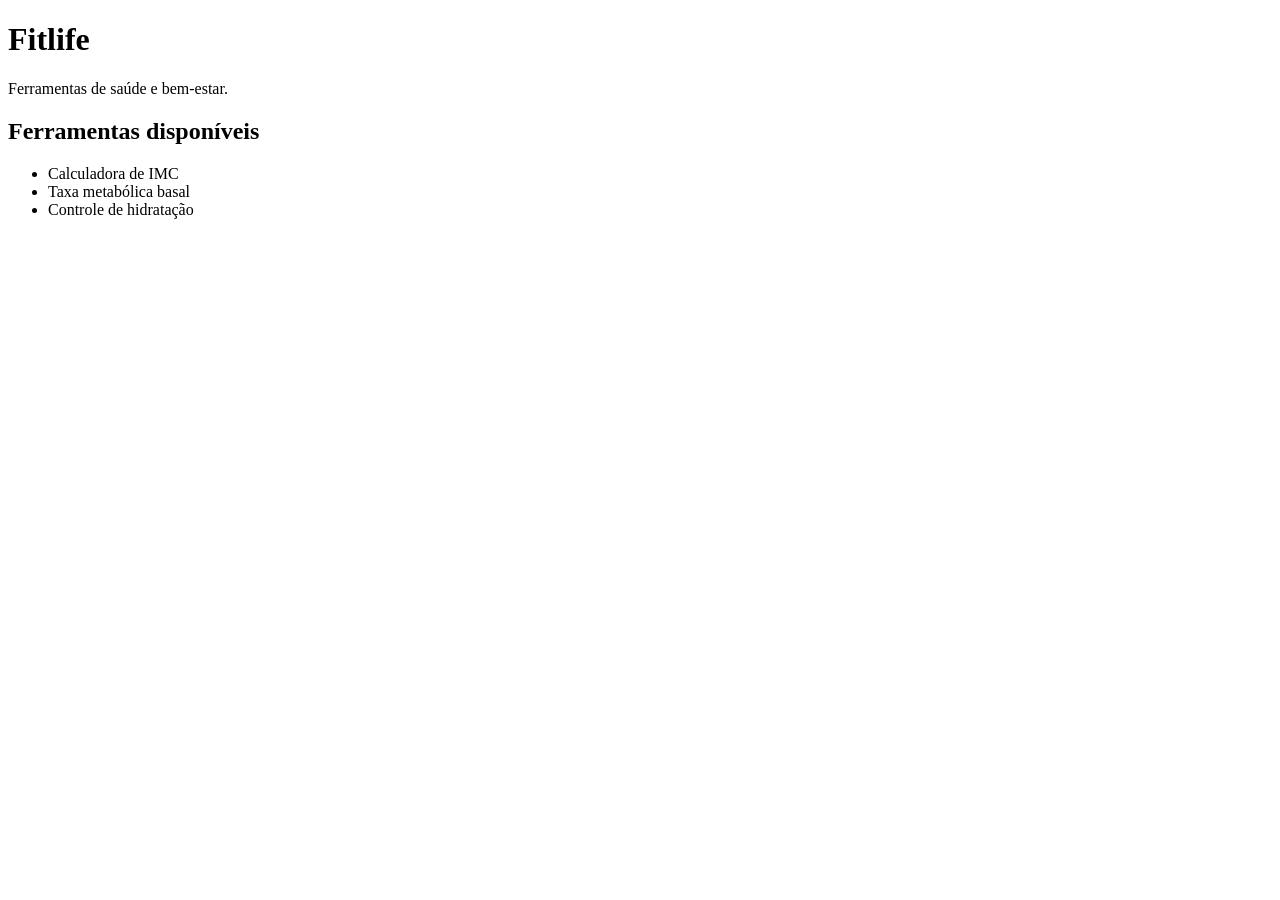
==== index.html @ 06cc6ec8 "Primeiro commit" ====
<!DOCTYPE html>
<html lang="pt-br">
<head>
    <meta charset="UTF-8">
    <meta name="viewport" content="width=device-width, initial-scale=1.0">
    <title>Fitlife</title>
</head>
<body> 

   <h1>Fitlife</h1>

   <p>Ferramentas de saúde e bem-estar.</p>
   
   <h2>Ferramentas disponíveis</h2>

    <ul>
         <li>Calculadora de IMC</li>
         <li>Taxa metabólica basal</li>
         <li>Controle de hidratação</li>
    </ul>
    
</body>
</html>
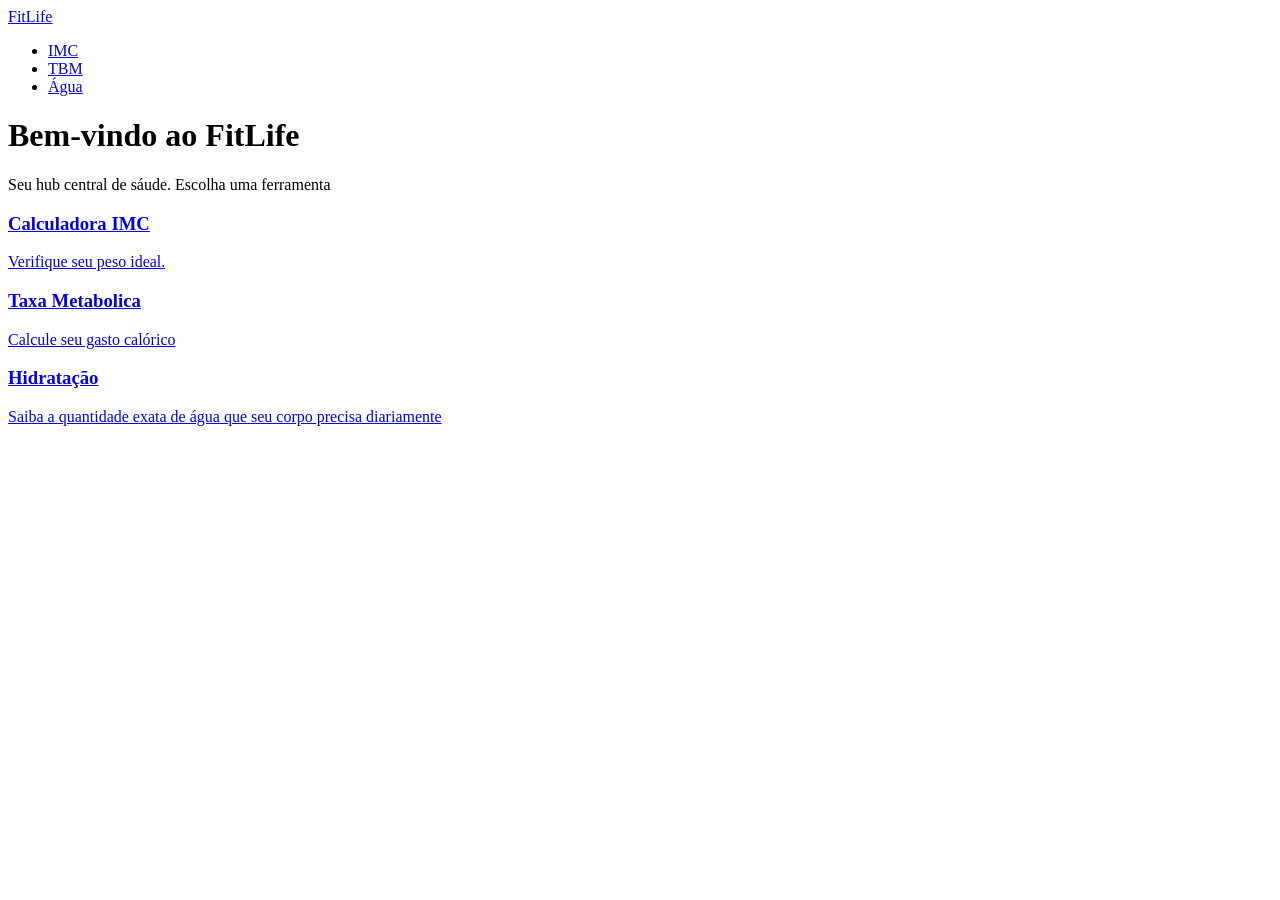
==== commit 01fe1787: "Finalizado html index.html" ====
--- a/index.html
+++ b/index.html
@@ -1,23 +1,52 @@
 <!DOCTYPE html>
 <html lang="pt-br">
 <head>
+    <link rel="preconnect" href="https://fonts.googleapis.com">
+    <link rel="preconnect" href="https://fonts.gstatic.com" crossorigin>
+    <link href="https://fonts.googleapis.com/css2?family=Poppins:ital,wght@0,100;0,200;0,300;0,400;0,500;0,600;0,700;0,800;0,900;1,100;1,200;1,300;1,400;1,500;1,600;1,700;1,800;1,900&display=swap%22 rel="stylesheet">
     <meta charset="UTF-8">
     <meta name="viewport" content="width=device-width, initial-scale=1.0">
     <title>Fitlife</title>
 </head>
-<body> 
+<body style="font-family: Poppins;"> 
 
-   <h1>Fitlife</h1>
-
-   <p>Ferramentas de saúde e bem-estar.</p>
-   
-   <h2>Ferramentas disponíveis</h2>
+   <nav>
+    <a href="index.html">FitLife</a>
 
     <ul>
-         <li>Calculadora de IMC</li>
-         <li>Taxa metabólica basal</li>
-         <li>Controle de hidratação</li>
+        <li><a href="pages/imc.html">IMC</a></li>
+        <li><a href="pages/tbm.html">TBM</a></li>
+        <li><a href="pages/water.html">Água</a></li>
     </ul>
+    </nav>
     
+    <header>
+    <h1>Bem-vindo ao FitLife</h1>
+    <p>Seu hub central de sáude. Escolha uma ferramenta</p>
+    </header>
+
+    <main>
+
+        <section>
+            <a href="pages/imc.html">
+                <h3>Calculadora IMC</h3>
+                <p>Verifique seu peso ideal.</p>
+            </a>
+
+            <a href="pages/tbm.html">
+                <h3>Taxa Metabolica</h3>
+                <p>Calcule seu gasto calórico</p>
+            </a>
+
+            <a href="pages/water.html">
+                <h3>Hidratação</h3>
+                <p>Saiba a quantidade exata de água que seu corpo precisa diariamente</p>
+            </a>
+
+        </section>
+
+
+
+    </main>
 </body>
 </html>
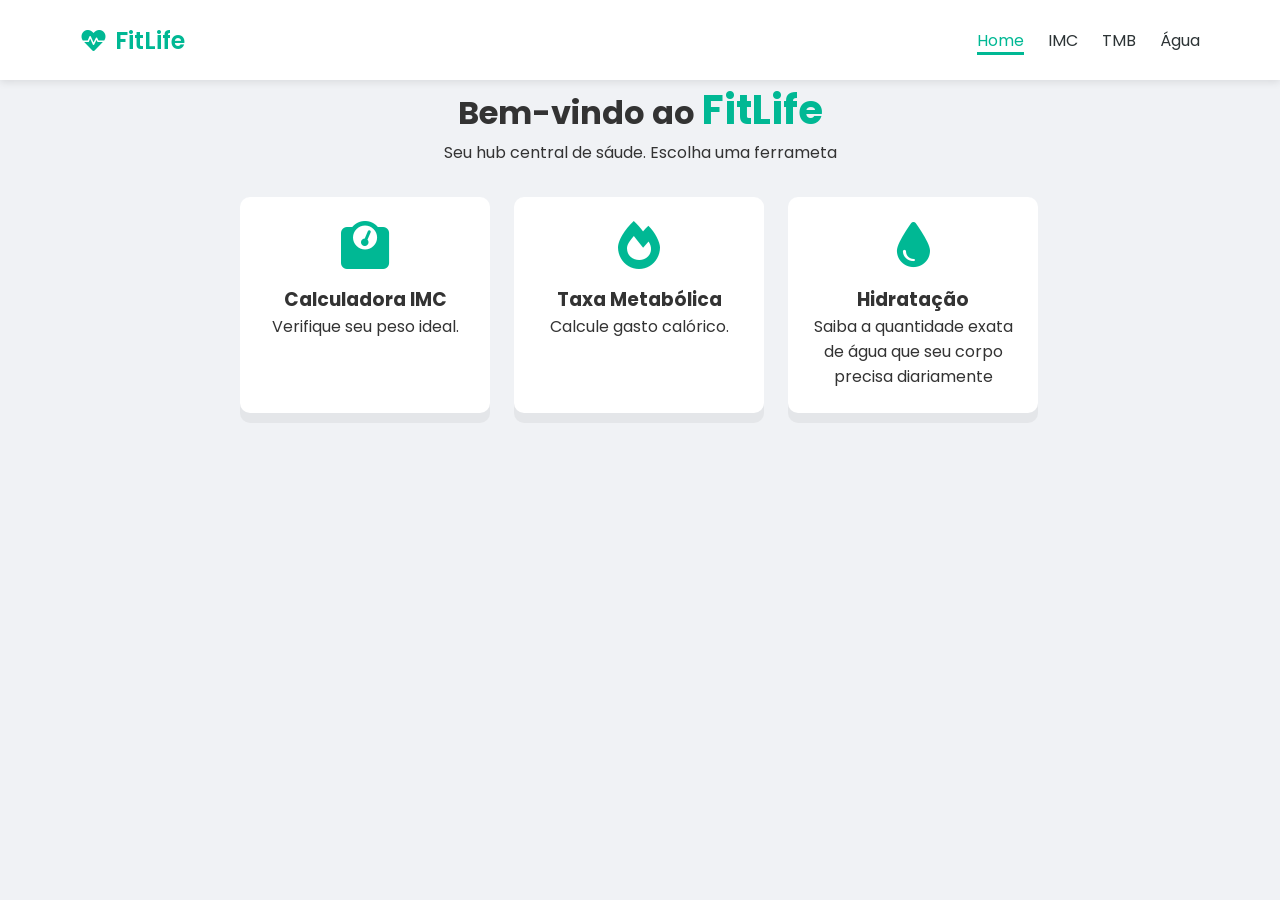
==== commit a9ca8677: "adicionado estilização a home" ====
--- a/index.html
+++ b/index.html
@@ -1,52 +1,57 @@
 <!DOCTYPE html>
-<html lang="pt-br">
+<html lang="pt-BR">
 <head>
+    <meta charset="UTF-8">
+    <meta name="viewport" content="width=device-width, initial-scale=1.0">
     <link rel="preconnect" href="https://fonts.googleapis.com">
     <link rel="preconnect" href="https://fonts.gstatic.com" crossorigin>
-    <link href="https://fonts.googleapis.com/css2?family=Poppins:ital,wght@0,100;0,200;0,300;0,400;0,500;0,600;0,700;0,800;0,900;1,100;1,200;1,300;1,400;1,500;1,600;1,700;1,800;1,900&display=swap%22 rel="stylesheet">
-    <meta charset="UTF-8">
-    <meta name="viewport" content="width=device-width, initial-scale=1.0">
+    <link rel="stylesheet" href="css/styles.css">
+    <link
+    rel="stylesheet"
+    href="https://cdnjs.cloudflare.com/ajax/libs/font-awesome/6.0.0/css/all.min.css"
+    />
+    <link href="https://fonts.googleapis.com/css2?family=Poppins:ital,wght@0,100;0,200;0,300;0,400;0,500;0,600;0,700;0,800;0,900;1,100;1,200;1,300;1,400;1,500;1,600;1,700;1,800;1,900&display=swap" rel="stylesheet">
     <title>Fitlife</title>
 </head>
-<body style="font-family: Poppins;"> 
+<body>  
 
-   <nav>
-    <a href="index.html">FitLife</a>
+    <nav>
+        <a class="logo" href="index.html">
+        <i class="fas fa-heartbeat"></i> FitLife
+        </a>
 
-    <ul>
-        <li><a href="pages/imc.html">IMC</a></li>
-        <li><a href="pages/tbm.html">TBM</a></li>
-        <li><a href="pages/water.html">Água</a></li>
-    </ul>
+        <ul class="nav-links">
+            <li><a class="nav-link" id="nav-active" href="index.html">Home</a></li>
+            <li><a class="nav-link" href="pages/imc.html">IMC</a></li>
+            <li><a class="nav-link" href="pages/tmb.html">TMB</a></li>
+            <li><a class="nav-link" href="pages/water.html">Água</a></li>
+        </ul>
     </nav>
-    
-    <header>
-    <h1>Bem-vindo ao FitLife</h1>
-    <p>Seu hub central de sáude. Escolha uma ferramenta</p>
+
+    <header class="header-container">
+        <h1>Bem-vindo ao <span>FitLife</span></h1>
+        <p>Seu hub central de sáude. Escolha uma ferrameta</p>
     </header>
 
     <main>
-
-        <section>
-            <a href="pages/imc.html">
+        <section class="cards-section">
+            <a class="feature-card" href="pages/imc.html">
+                <i class="fas fa-weight"></i>
                 <h3>Calculadora IMC</h3>
                 <p>Verifique seu peso ideal.</p>
             </a>
-
-            <a href="pages/tbm.html">
-                <h3>Taxa Metabolica</h3>
-                <p>Calcule seu gasto calórico</p>
+            <a  class="feature-card" href="pages/tmb.html">
+                <i class="fas fa-fire"></i>
+                <h3>Taxa Metabólica</h3>
+                <p>Calcule gasto calórico.</p>
             </a>
-
-            <a href="pages/water.html">
+            <a  class="feature-card" href="pages/water.html">
+                <i class="fas fa-tint"></i>
                 <h3>Hidratação</h3>
                 <p>Saiba a quantidade exata de água que seu corpo precisa diariamente</p>
             </a>
+        </section>
+    </main>
 
-        </section>
-
-
-
-    </main>
 </body>
 </html>
--- a/css/styles.css
+++ b/css/styles.css
@@ -0,0 +1,113 @@
+* {
+    margin: 0;
+    padding: 0;
+    box-sizing: border-box;
+}
+
+body {
+    font-family: 'Poppins', sans-serif;
+    background-color: #f0f2f5;
+    color: #333
+}
+
+nav {
+    /* flexbox */
+    display: flex;
+    justify-content: space-between;
+    align-items: center;
+
+    height: 80px;
+    background-color: #fff;
+    padding: 0 80px;
+    box-shadow: 0 2px 8px rgba(0 , 0, 0, 0.1);
+}
+
+.logo {
+    /* flexbox */
+    display: flex;
+    align-items: center;
+    gap: 8px;
+    font-size:24px;
+    color: #00b894;
+    text-decoration: none;
+    font-weight: 600;
+}
+
+.nav-links {
+    display: flex;
+    list-style: none;
+    gap: 24px
+}
+
+.nav-link {
+    text-decoration: none;
+    color: #2d3436;
+    font-size: 16px;
+}
+
+
+.nav-link :hover {
+
+    color: #00b894;
+
+}
+
+
+#nav-active { 
+    border-bottom: 3px #00b894 solid;
+    color: #00b894
+}
+
+
+.header-container{
+    text-align: center;
+}
+
+.header-container span{
+    font-size: 40px;
+
+}
+
+.header-container span{
+    color: #00b894;
+}
+
+main {
+
+width: 800px;
+margin: 0 auto;
+
+}
+
+.cards-section{
+
+    margin-top: 32px;
+    display: flex;
+    gap: 24px;
+    text-align: center;
+}
+
+
+.feature-card{
+    background-color: #fff;
+    color: #333;
+    padding: 24px;
+    border-radius: 10px;
+    text-align: center;
+    text-decoration: none;
+    box-shadow: 0 10px rgba(0, 0, 0, 0.05);
+    width: 250px;
+}
+
+.feature-card:hover{
+
+    border: 2px solid #00b894;
+
+}
+
+
+ .feature-card i {
+    font-size: 48px;
+    color: #00b894;
+    margin-bottom: 16px;
+ }
